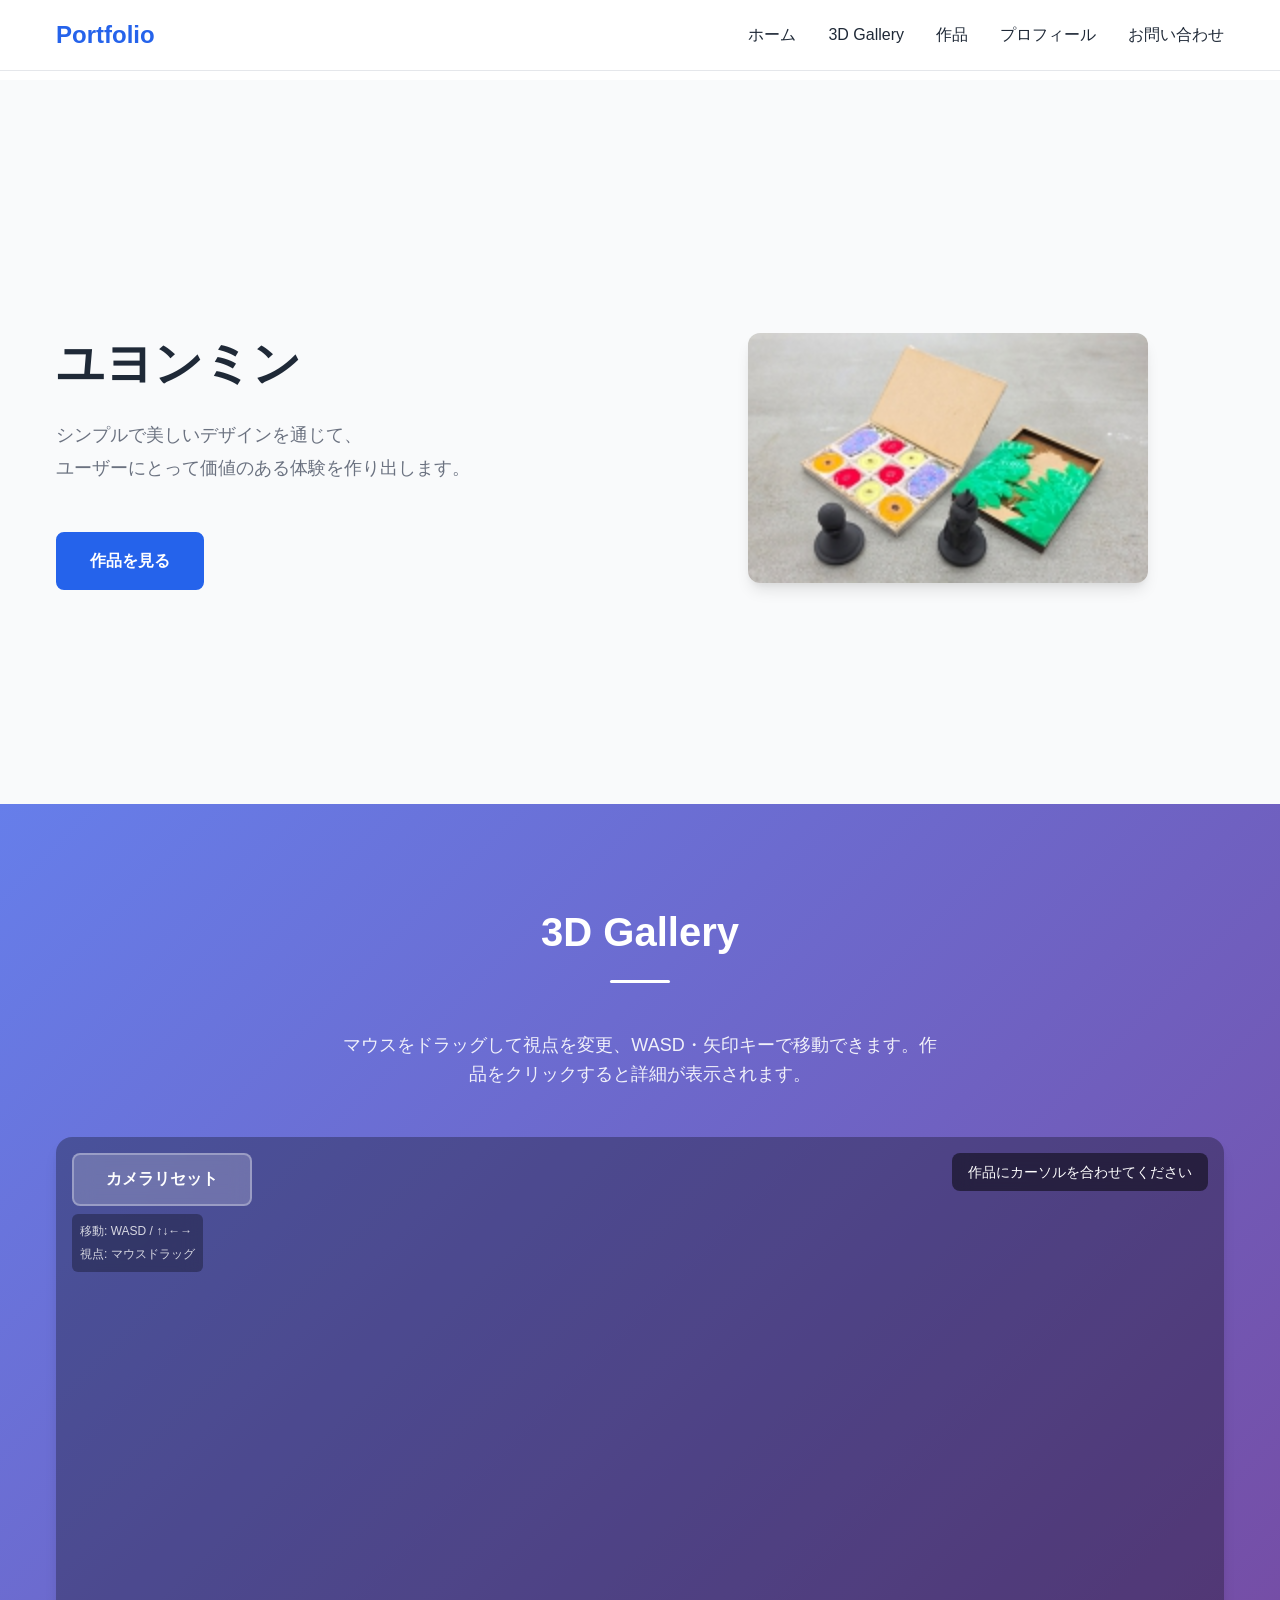
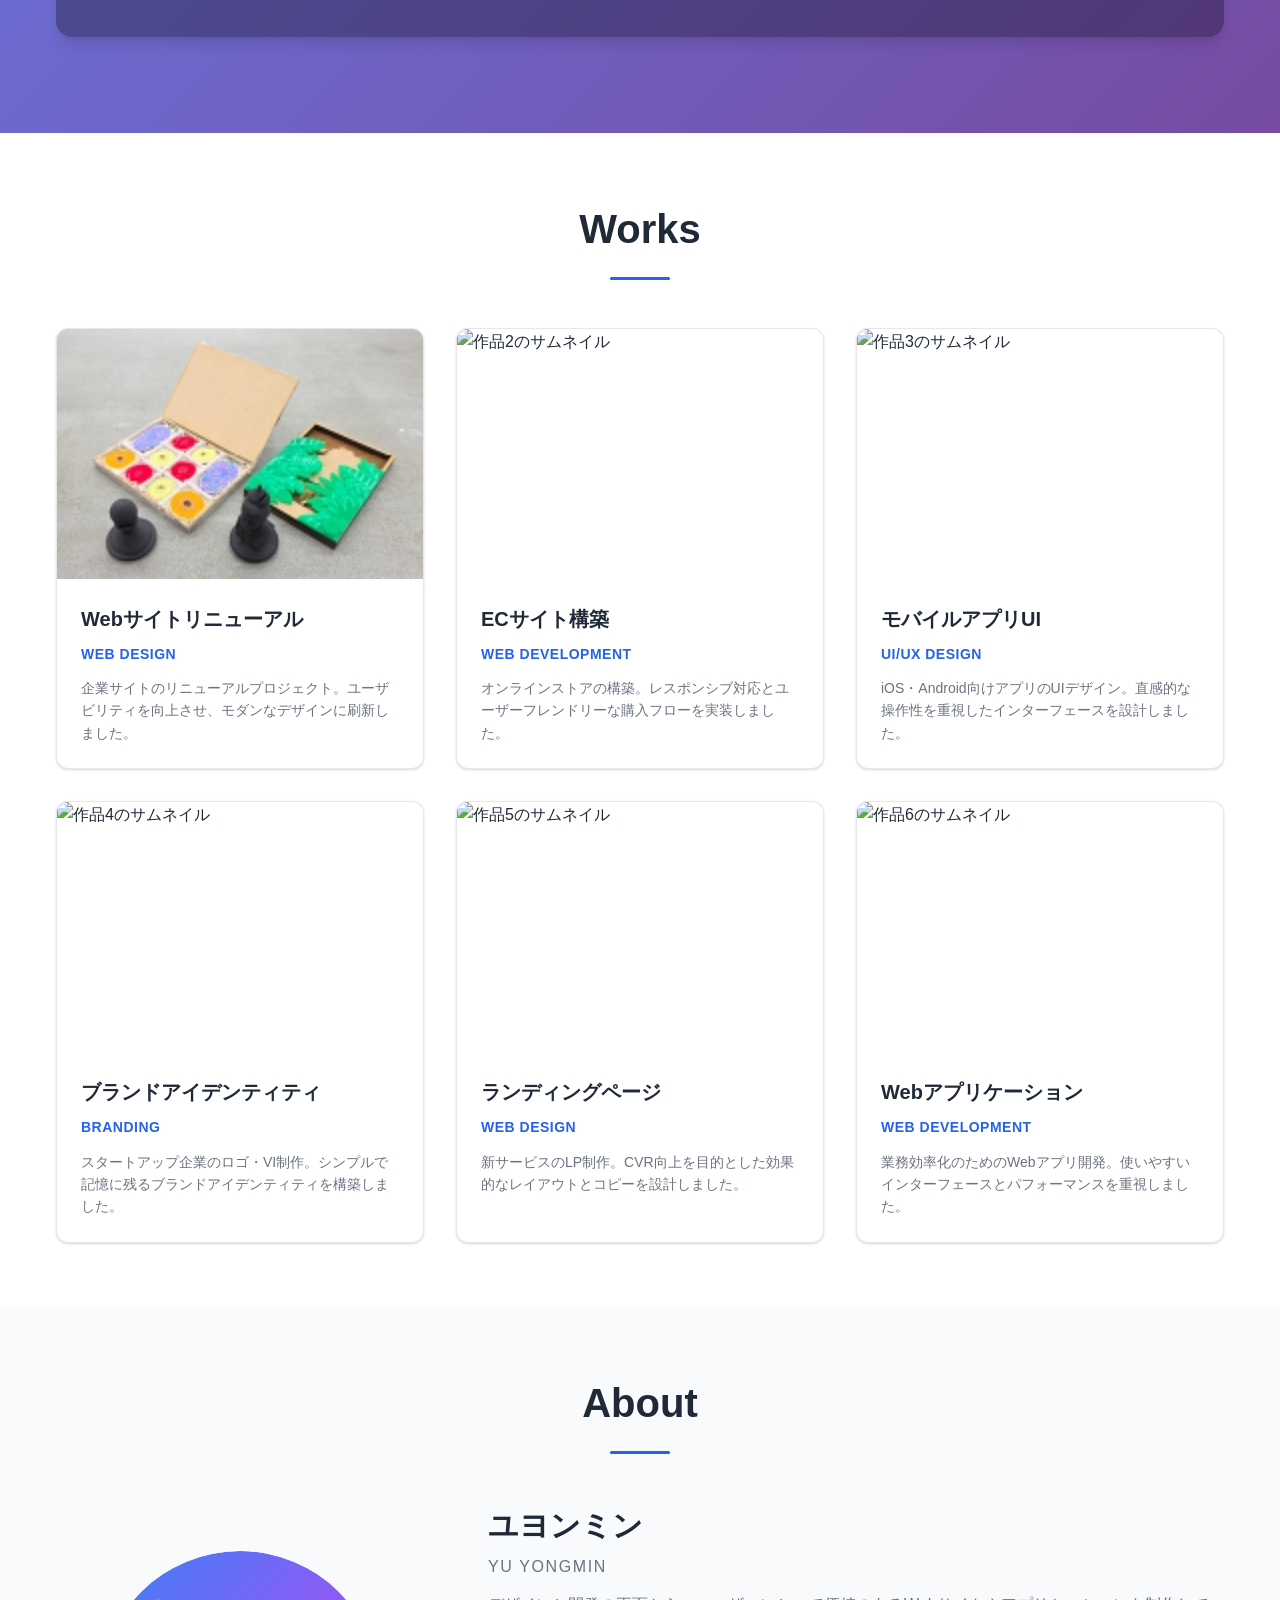
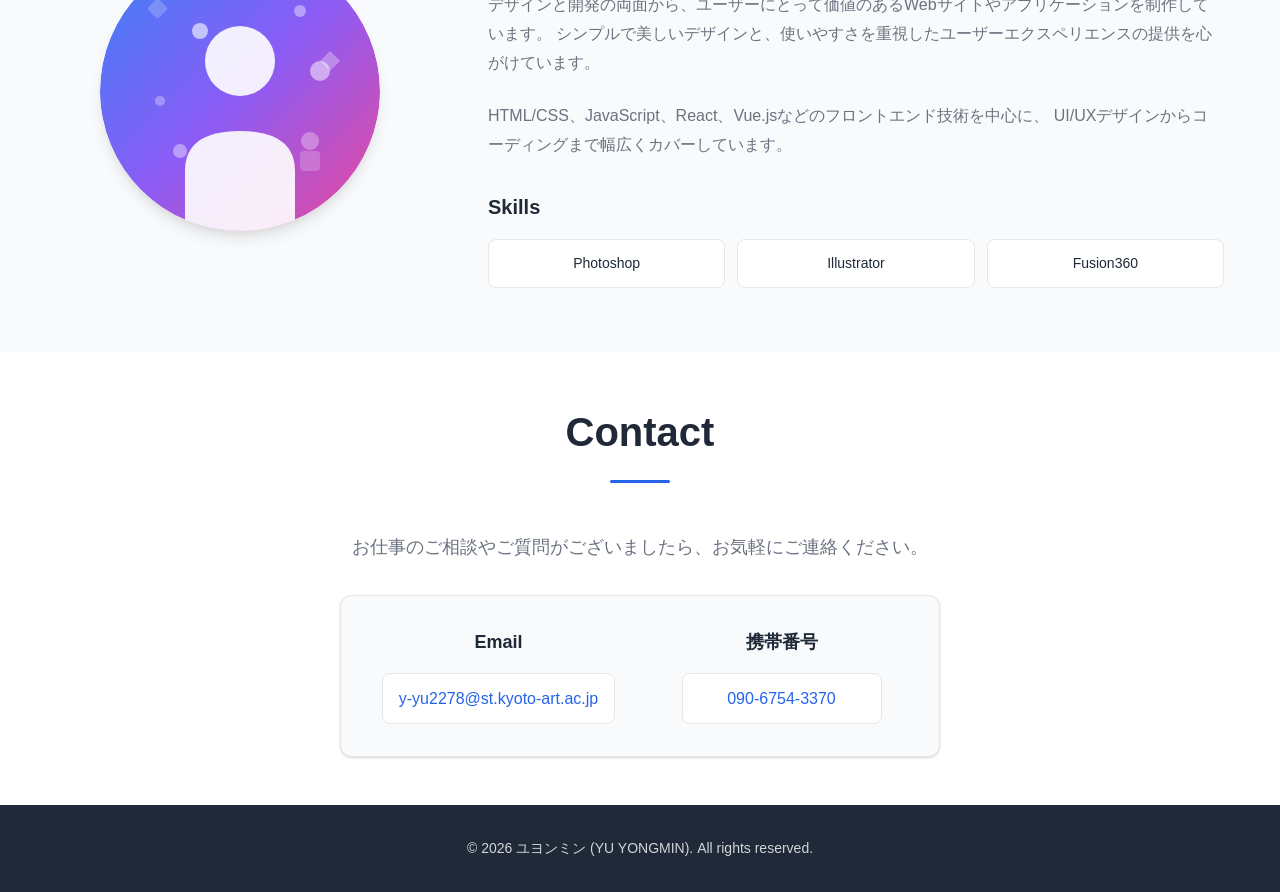
==== 最終課題/index.html @ 89ec14a5 "Add complete portfolio website with 3D gallery - Complete HTML/CSS portfolio site with hero, works, " ====
<!DOCTYPE html>
<html lang="ja">
<head>
    <meta charset="UTF-8">
    <meta name="viewport" content="width=device-width, initial-scale=1.0">
    <title>Portfolio | あなたの名前</title>
    <meta name="description" content="作品ポートフォリオサイト">
    <link rel="stylesheet" href="styles/style.css">
</head>
<body>
    <!-- ヘッダーナビゲーション -->
    <header>
        <nav class="nav">
            <div class="nav-container">
                <div class="nav-logo">
                    <a href="#home">Portfolio</a>
                </div>
                <ul class="nav-menu" id="nav-menu">
                    <li class="nav-item">
                        <a href="#home" class="nav-link">ホーム</a>
                    </li>
                    <li class="nav-item">
                        <a href="#3d-gallery" class="nav-link">3D Gallery</a>
                    </li>
                    <li class="nav-item">
                        <a href="#works" class="nav-link">作品</a>
                    </li>
                    <li class="nav-item">
                        <a href="#about" class="nav-link">プロフィール</a>
                    </li>
                    <li class="nav-item">
                        <a href="#contact" class="nav-link">お問い合わせ</a>
                    </li>
                </ul>
                <div class="nav-toggle" id="nav-toggle">
                    <span class="bar"></span>
                    <span class="bar"></span>
                    <span class="bar"></span>
                </div>
            </div>
        </nav>
    </header>

    <!-- メインコンテンツ -->
    <main>
        <!-- ホームセクション -->
        <section id="home" class="section hero">
            <div class="container">
                <div class="hero-wrapper">
                    <div class="hero-content">
                        <h1 class="hero-title">ユヨンミン</h1>
                        <p class="hero-description">
                            シンプルで美しいデザインを通じて、<br>
                            ユーザーにとって価値のある体験を作り出します。
                        </p>
                        <a href="#works" class="btn btn-primary">作品を見る</a>
                    </div>
                    <div class="hero-image">
                        <img src="images/サムネイル.jpg" alt="作品サムネイル" loading="lazy">
                    </div>
                </div>
            </div>
        </section>

        <!-- 3Dギャラリーセクション -->
        <section id="3d-gallery" class="section gallery-3d">
            <div class="container">
                <h2 class="section-title">3D Gallery</h2>
                <p class="gallery-description">
                    マウスをドラッグして視点を変更、WASD・矢印キーで移動できます。作品をクリックすると詳細が表示されます。
                </p>
                <div class="gallery-3d-container">
                    <canvas id="gallery-canvas"></canvas>
                    <div class="gallery-controls">
                        <div class="control-buttons">
                            <button id="reset-camera" class="btn btn-secondary">カメラリセット</button>
                            <div class="keyboard-help">
                                <span>移動: WASD / ↑↓←→</span>
                                <span>視点: マウスドラッグ</span>
                            </div>
                        </div>
                        <div class="gallery-info">
                            <span id="work-info">作品にカーソルを合わせてください</span>
                        </div>
                    </div>
                </div>
            </div>
        </section>

        <!-- 作品セクション -->
        <section id="works" class="section works">
            <div class="container">
                <h2 class="section-title">Works</h2>
                <div class="works-grid">
                    <!-- 作品カード1 -->
                    <article class="work-card">
                        <div class="work-image">
                            <img src="images/サムネイル.jpg" alt="作品1のサムネイル" loading="lazy">
                            <div class="work-overlay">
                                <a href="work-detail.html?id=1" class="work-link">詳細を見る</a>
                            </div>
                        </div>
                        <div class="work-info">
                            <h3 class="work-title">Webサイトリニューアル</h3>
                            <p class="work-category">Web Design</p>
                            <p class="work-description">
                                企業サイトのリニューアルプロジェクト。ユーザビリティを向上させ、モダンなデザインに刷新しました。
                            </p>
                        </div>
                    </article>

                    <!-- 作品カード2 -->
                    <article class="work-card">
                        <div class="work-image">
                            <img src="images/サムネイル.pdf" alt="作品2のサムネイル" loading="lazy">
                            <div class="work-overlay">
                                <a href="work-detail.html?id=2" class="work-link">詳細を見る</a>
                            </div>
                        </div>
                        <div class="work-info">
                            <h3 class="work-title">ECサイト構築</h3>
                            <p class="work-category">Web Development</p>
                            <p class="work-description">
                                オンラインストアの構築。レスポンシブ対応とユーザーフレンドリーな購入フローを実装しました。
                            </p>
                        </div>
                    </article>

                    <!-- 作品カード3 -->
                    <article class="work-card">
                        <div class="work-image">
                            <img src="images/サムネイル.pdf" alt="作品3のサムネイル" loading="lazy">
                            <div class="work-overlay">
                                <a href="work-detail.html?id=3" class="work-link">詳細を見る</a>
                            </div>
                        </div>
                        <div class="work-info">
                            <h3 class="work-title">モバイルアプリUI</h3>
                            <p class="work-category">UI/UX Design</p>
                            <p class="work-description">
                                iOS・Android向けアプリのUIデザイン。直感的な操作性を重視したインターフェースを設計しました。
                            </p>
                        </div>
                    </article>

                    <!-- 作品カード4 -->
                    <article class="work-card">
                        <div class="work-image">
                            <img src="images/サムネイル.pdf" alt="作品4のサムネイル" loading="lazy">
                            <div class="work-overlay">
                                <a href="work-detail.html?id=4" class="work-link">詳細を見る</a>
                            </div>
                        </div>
                        <div class="work-info">
                            <h3 class="work-title">ブランドアイデンティティ</h3>
                            <p class="work-category">Branding</p>
                            <p class="work-description">
                                スタートアップ企業のロゴ・VI制作。シンプルで記憶に残るブランドアイデンティティを構築しました。
                            </p>
                        </div>
                    </article>

                    <!-- 作品カード5 -->
                    <article class="work-card">
                        <div class="work-image">
                            <img src="images/サムネイル.pdf" alt="作品5のサムネイル" loading="lazy">
                            <div class="work-overlay">
                                <a href="work-detail.html?id=5" class="work-link">詳細を見る</a>
                            </div>
                        </div>
                        <div class="work-info">
                            <h3 class="work-title">ランディングページ</h3>
                            <p class="work-category">Web Design</p>
                            <p class="work-description">
                                新サービスのLP制作。CVR向上を目的とした効果的なレイアウトとコピーを設計しました。
                            </p>
                        </div>
                    </article>

                    <!-- 作品カード6 -->
                    <article class="work-card">
                        <div class="work-image">
                            <img src="images/サムネイル.pdf" alt="作品6のサムネイル" loading="lazy">
                            <div class="work-overlay">
                                <a href="work-detail.html?id=6" class="work-link">詳細を見る</a>
                            </div>
                        </div>
                        <div class="work-info">
                            <h3 class="work-title">Webアプリケーション</h3>
                            <p class="work-category">Web Development</p>
                            <p class="work-description">
                                業務効率化のためのWebアプリ開発。使いやすいインターフェースとパフォーマンスを重視しました。
                            </p>
                        </div>
                    </article>
                </div>
            </div>
        </section>

        <!-- プロフィールセクション -->
        <section id="about" class="section about">
            <div class="container">
                <h2 class="section-title">About</h2>
                <div class="about-content">
                    <div class="about-image">
                        <img src="images/profile.svg" alt="プロフィール画像" loading="lazy">
                    </div>
                    <div class="about-text">
                        <h3 class="about-name">ユヨンミン</h3>
                        <p class="about-name-en">YU YONGMIN</p>
                        <p class="about-description">
                            デザインと開発の両面から、ユーザーにとって価値のあるWebサイトやアプリケーションを制作しています。
                            シンプルで美しいデザインと、使いやすさを重視したユーザーエクスペリエンスの提供を心がけています。
                        </p>
                        <p class="about-description">
                            HTML/CSS、JavaScript、React、Vue.jsなどのフロントエンド技術を中心に、
                            UI/UXデザインからコーディングまで幅広くカバーしています。
                        </p>
                        
                        <!-- スキル -->
                        <div class="skills">
                            <h4 class="skills-title">Skills</h4>
                            <ul class="skills-list">
                                <li class="skill-item">Photoshop</li>
                                <li class="skill-item">Illustrator</li>
                                <li class="skill-item">Fusion360</li>
                            </ul>
                        </div>
                    </div>
                </div>
            </div>
        </section>

        <!-- お問い合わせセクション -->
        <section id="contact" class="section contact">
            <div class="container">
                <h2 class="section-title">Contact</h2>
                <div class="contact-simple">
                    <p class="contact-description">
                        お仕事のご相談やご質問がございましたら、お気軽にご連絡ください。
                    </p>
                    <div class="contact-info-center">
                        <div class="contact-method-simple">
                            <h3>Email</h3>
                            <p><a href="mailto:y-yu2278@st.kyoto-art.ac.jp">y-yu2278@st.kyoto-art.ac.jp</a></p>
                        </div>
                        <div class="contact-method-simple">
                            <h3>携帯番号</h3>
                            <p><a href="tel:090-6754-3370">090-6754-3370</a></p>
                        </div>
                    </div>
                </div>
            </div>
        </section>
    </main>

    <!-- フッター -->
    <footer class="footer">
        <div class="container">
            <p class="footer-text">&copy; 2026 ユヨンミン (YU YONGMIN). All rights reserved.</p>
        </div>
    </footer>

    <!-- Three.js ライブラリ -->
    <script src="https://cdnjs.cloudflare.com/ajax/libs/three.js/r128/three.min.js"></script>
    
    <!-- JavaScript -->
    <script src="js/main.js"></script>
    <script src="js/3d-gallery.js"></script>
</body>
</html>
---- 最終課題/styles/style.css ----
/* リセットCSS */
* {
    margin: 0;
    padding: 0;
    box-sizing: border-box;
}

/* ベーススタイル */
:root {
    --primary-color: #2563eb;
    --primary-hover: #1d4ed8;
    --text-primary: #1f2937;
    --text-secondary: #6b7280;
    --text-light: #9ca3af;
    --border-color: #e5e7eb;
    --bg-white: #ffffff;
    --bg-light: #f9fafb;
    --shadow: 0 1px 3px 0 rgba(0, 0, 0, 0.1), 0 1px 2px 0 rgba(0, 0, 0, 0.06);
    --shadow-lg: 0 10px 15px -3px rgba(0, 0, 0, 0.1), 0 4px 6px -2px rgba(0, 0, 0, 0.05);
    --transition: all 0.3s cubic-bezier(0.4, 0, 0.2, 1);
    --max-width: 1200px;
    --container-padding: 1rem;
}

html {
    scroll-behavior: smooth;
    scroll-padding-top: 80px;
}

body {
    font-family: -apple-system, BlinkMacSystemFont, 'Segoe UI', Roboto, 'Helvetica Neue', Arial, sans-serif;
    line-height: 1.6;
    color: var(--text-primary);
    background-color: var(--bg-white);
    font-size: 16px;
}

/* コンテナ */
.container {
    max-width: var(--max-width);
    margin: 0 auto;
    padding: 0 var(--container-padding);
}

.section {
    padding: 4rem 0;
}

.section-title {
    font-size: 2.5rem;
    font-weight: 700;
    text-align: center;
    margin-bottom: 3rem;
    color: var(--text-primary);
    position: relative;
}

.section-title::after {
    content: '';
    display: block;
    width: 60px;
    height: 3px;
    background-color: var(--primary-color);
    margin: 1rem auto 0;
    border-radius: 2px;
}

/* ヘッダー・ナビゲーション */
header {
    position: fixed;
    top: 0;
    width: 100%;
    background-color: rgba(255, 255, 255, 0.95);
    backdrop-filter: blur(10px);
    z-index: 1000;
    border-bottom: 1px solid var(--border-color);
}

.nav {
    padding: 1rem 0;
}

.nav-container {
    max-width: var(--max-width);
    margin: 0 auto;
    padding: 0 var(--container-padding);
    display: flex;
    justify-content: space-between;
    align-items: center;
}

.nav-logo a {
    font-size: 1.5rem;
    font-weight: 700;
    color: var(--primary-color);
    text-decoration: none;
    transition: var(--transition);
}

.nav-logo a:hover {
    color: var(--primary-hover);
}

.nav-menu {
    display: flex;
    list-style: none;
    gap: 2rem;
}

.nav-link {
    color: var(--text-primary);
    text-decoration: none;
    font-weight: 500;
    transition: var(--transition);
    position: relative;
}

.nav-link:hover {
    color: var(--primary-color);
}

.nav-link::after {
    content: '';
    position: absolute;
    bottom: -5px;
    left: 0;
    width: 0;
    height: 2px;
    background-color: var(--primary-color);
    transition: var(--transition);
}

.nav-link:hover::after {
    width: 100%;
}

/* ハンバーガーメニュー */
.nav-toggle {
    display: none;
    flex-direction: column;
    cursor: pointer;
    padding: 5px;
}

.bar {
    width: 25px;
    height: 3px;
    background-color: var(--text-primary);
    margin: 2px 0;
    transition: var(--transition);
    border-radius: 2px;
}

/* ヒーローセクション */
.hero {
    background-color: var(--bg-light);
    padding: 8rem 0 6rem;
    margin-top: 80px;
}

.hero-wrapper {
    display: grid;
    grid-template-columns: 1fr 1fr;
    gap: 4rem;
    align-items: center;
    min-height: 500px;
}

.hero-content {
    text-align: left;
}

.hero-image {
    display: flex;
    justify-content: center;
    align-items: center;
}

.hero-image img {
    width: 100%;
    max-width: 400px;
    height: auto;
    border-radius: 12px;
    box-shadow: var(--shadow-lg);
    transition: var(--transition);
}

.hero-image img:hover {
    transform: scale(1.05);
    box-shadow: 0 20px 25px -5px rgba(0, 0, 0, 0.1), 0 10px 10px -5px rgba(0, 0, 0, 0.04);
}

.hero-title {
    font-size: 3rem;
    font-weight: 700;
    margin-bottom: 1rem;
    color: var(--text-primary);
}

.hero-subtitle {
    font-size: 1.5rem;
    color: var(--primary-color);
    margin-bottom: 2rem;
    font-weight: 600;
}

.hero-description {
    font-size: 1.125rem;
    color: var(--text-secondary);
    margin-bottom: 3rem;
    line-height: 1.8;
}

/* ボタン */
.btn {
    display: inline-block;
    padding: 0.875rem 2rem;
    border-radius: 8px;
    text-decoration: none;
    font-weight: 600;
    font-size: 1rem;
    transition: var(--transition);
    border: 2px solid transparent;
    cursor: pointer;
    text-align: center;
}

.btn-primary {
    background-color: var(--primary-color);
    color: white;
    border-color: var(--primary-color);
}

.btn-primary:hover {
    background-color: var(--primary-hover);
    border-color: var(--primary-hover);
    transform: translateY(-2px);
    box-shadow: var(--shadow-lg);
}

/* 3Dギャラリーセクション */
.gallery-3d {
    background: linear-gradient(135deg, #667eea 0%, #764ba2 100%);
    color: white;
    padding: 6rem 0;
}

.gallery-3d .section-title {
    color: white;
}

.gallery-3d .section-title::after {
    background-color: white;
}

.gallery-description {
    text-align: center;
    font-size: 1.125rem;
    margin-bottom: 3rem;
    opacity: 0.9;
    max-width: 600px;
    margin-left: auto;
    margin-right: auto;
}

.gallery-3d-container {
    position: relative;
    background-color: rgba(0, 0, 0, 0.3);
    border-radius: 16px;
    overflow: hidden;
    box-shadow: var(--shadow-lg);
    min-height: 500px;
}

#gallery-canvas {
    width: 100%;
    height: 500px;
    display: block;
    cursor: grab;
}

#gallery-canvas:active {
    cursor: grabbing;
}

.gallery-controls {
    position: absolute;
    top: 1rem;
    left: 1rem;
    right: 1rem;
    display: flex;
    justify-content: space-between;
    align-items: flex-start;
    pointer-events: none;
}

.control-buttons {
    display: flex;
    flex-direction: column;
    gap: 0.5rem;
    align-items: flex-start;
}

.keyboard-help {
    display: flex;
    flex-direction: column;
    gap: 0.25rem;
    font-size: 0.75rem;
    color: rgba(255, 255, 255, 0.8);
    background-color: rgba(0, 0, 0, 0.3);
    padding: 0.5rem;
    border-radius: 6px;
    backdrop-filter: blur(10px);
}

.keyboard-help span {
    white-space: nowrap;
}

.gallery-controls > * {
    pointer-events: auto;
}

.btn-secondary {
    background-color: rgba(255, 255, 255, 0.2);
    color: white;
    border: 2px solid rgba(255, 255, 255, 0.3);
    backdrop-filter: blur(10px);
}

.btn-secondary:hover {
    background-color: rgba(255, 255, 255, 0.3);
    border-color: rgba(255, 255, 255, 0.5);
}

.gallery-info {
    background-color: rgba(0, 0, 0, 0.5);
    color: white;
    padding: 0.5rem 1rem;
    border-radius: 8px;
    backdrop-filter: blur(10px);
    font-size: 0.875rem;
}

/* 作品セクション */
.works {
    background-color: var(--bg-white);
}

.works-grid {
    display: grid;
    grid-template-columns: repeat(auto-fit, minmax(350px, 1fr));
    gap: 2rem;
}

.work-card {
    background-color: var(--bg-white);
    border-radius: 12px;
    overflow: hidden;
    transition: var(--transition);
    box-shadow: var(--shadow);
    border: 1px solid var(--border-color);
}

.work-card:hover {
    transform: translateY(-8px);
    box-shadow: var(--shadow-lg);
}

.work-image {
    position: relative;
    width: 100%;
    height: 250px;
    overflow: hidden;
}

.work-image img {
    width: 100%;
    height: 100%;
    object-fit: cover;
    transition: var(--transition);
}

.work-overlay {
    position: absolute;
    top: 0;
    left: 0;
    width: 100%;
    height: 100%;
    background-color: rgba(37, 99, 235, 0.9);
    display: flex;
    align-items: center;
    justify-content: center;
    opacity: 0;
    transition: var(--transition);
}

.work-card:hover .work-overlay {
    opacity: 1;
}

.work-card:hover .work-image img {
    transform: scale(1.1);
}

.work-link {
    color: white;
    text-decoration: none;
    font-weight: 600;
    font-size: 1.125rem;
    padding: 0.75rem 1.5rem;
    border: 2px solid white;
    border-radius: 8px;
    transition: var(--transition);
}

.work-link:hover {
    background-color: white;
    color: var(--primary-color);
}

.work-info {
    padding: 1.5rem;
}

.work-title {
    font-size: 1.25rem;
    font-weight: 600;
    margin-bottom: 0.5rem;
    color: var(--text-primary);
}

.work-category {
    color: var(--primary-color);
    font-size: 0.875rem;
    font-weight: 600;
    margin-bottom: 0.75rem;
    text-transform: uppercase;
    letter-spacing: 0.5px;
}

.work-description {
    color: var(--text-secondary);
    line-height: 1.6;
    font-size: 0.875rem;
}

/* プロフィールセクション */
.about {
    background-color: var(--bg-light);
}

.about-content {
    display: grid;
    grid-template-columns: 1fr 2fr;
    gap: 4rem;
    align-items: center;
}

.about-image {
    text-align: center;
}

.about-image img {
    width: 280px;
    height: 280px;
    border-radius: 50%;
    object-fit: cover;
    box-shadow: var(--shadow-lg);
}

.about-name {
    font-size: 1.875rem;
    font-weight: 700;
    margin-bottom: 0.25rem;
    color: var(--text-primary);
}

.about-name-en {
    font-size: 1rem;
    font-weight: 400;
    color: var(--text-secondary);
    margin-bottom: 0.75rem;
    letter-spacing: 0.1em;
    text-transform: uppercase;
}

.about-role {
    color: var(--primary-color);
    font-size: 1.125rem;
    font-weight: 600;
    margin-bottom: 1.5rem;
}

.about-description {
    color: var(--text-secondary);
    margin-bottom: 1.5rem;
    line-height: 1.8;
}

.skills {
    margin-top: 2rem;
}

.skills-title {
    font-size: 1.25rem;
    font-weight: 600;
    margin-bottom: 1rem;
    color: var(--text-primary);
}

.skills-list {
    display: grid;
    grid-template-columns: repeat(auto-fit, minmax(120px, 1fr));
    gap: 0.75rem;
    list-style: none;
}

.skill-item {
    background-color: var(--bg-white);
    padding: 0.75rem 1rem;
    border-radius: 8px;
    text-align: center;
    font-size: 0.875rem;
    font-weight: 500;
    color: var(--text-primary);
    border: 1px solid var(--border-color);
    transition: var(--transition);
}

.skill-item:hover {
    background-color: var(--primary-color);
    color: white;
    border-color: var(--primary-color);
}

/* お問い合わせセクション */
.contact {
    background-color: var(--bg-white);
    padding: 3rem 0; /* セクション全体を小さく */
}

.contact-simple {
    text-align: center;
    max-width: 600px;
    margin: 0 auto;
}

.contact-description {
    font-size: 1.125rem;
    color: var(--text-secondary);
    margin-bottom: 2rem;
    line-height: 1.8;
}

.contact-info-center {
    background-color: var(--bg-light);
    padding: 2rem;
    border-radius: 12px;
    border: 1px solid var(--border-color);
    box-shadow: var(--shadow);
    display: grid;
    grid-template-columns: 1fr 1fr;
    gap: 2rem;
}

.contact-method-simple {
    text-align: center;
}

.contact-method-simple h3 {
    font-size: 1.125rem;
    font-weight: 600;
    margin-bottom: 1rem;
    color: var(--text-primary);
}

.contact-method-simple p {
    margin: 0;
}

.contact-method-simple a {
    color: var(--primary-color);
    text-decoration: none;
    font-size: 1rem;
    font-weight: 500;
    transition: var(--transition);
    padding: 0.75rem 1rem;
    border-radius: 8px;
    display: inline-block;
    background-color: var(--bg-white);
    border: 1px solid var(--border-color);
    min-width: 200px;
}

.contact-method-simple a:hover {
    color: var(--primary-hover);
    background-color: var(--primary-color);
    color: white;
    transform: translateY(-2px);
    box-shadow: var(--shadow);
}

.social-links {
    display: flex;
    gap: 1rem;
}

.social-links a {
    padding: 0.5rem 1rem;
    background-color: var(--bg-light);
    border-radius: 6px;
    text-decoration: none;
    color: var(--text-primary);
    font-size: 0.875rem;
    font-weight: 500;
    transition: var(--transition);
}

.social-links a:hover {
    background-color: var(--primary-color);
    color: white;
}

/* フォーム */
.contact-form {
    background-color: var(--bg-light);
    padding: 2rem;
    border-radius: 12px;
    border: 1px solid var(--border-color);
}

.form-group {
    margin-bottom: 1.5rem;
}

.form-group label {
    display: block;
    margin-bottom: 0.5rem;
    font-weight: 600;
    color: var(--text-primary);
}

.required {
    color: #ef4444;
}

.form-group input,
.form-group textarea {
    width: 100%;
    padding: 0.875rem;
    border: 1px solid var(--border-color);
    border-radius: 8px;
    font-size: 1rem;
    background-color: var(--bg-white);
    transition: var(--transition);
}

.form-group input:focus,
.form-group textarea:focus {
    outline: none;
    border-color: var(--primary-color);
    box-shadow: 0 0 0 3px rgba(37, 99, 235, 0.1);
}

.form-group textarea {
    resize: vertical;
    min-height: 120px;
}

.form-note {
    margin-top: 1rem;
    font-size: 0.875rem;
    color: var(--text-secondary);
    line-height: 1.5;
    text-align: center;
}

/* フォーム送信状態 */
.form-status {
    padding: 1rem;
    border-radius: 8px;
    margin-top: 1rem;
    font-weight: 500;
}

.form-status.success {
    background-color: #dcfce7;
    color: #166534;
    border: 1px solid #bbf7d0;
}

.form-status.error {
    background-color: #fef2f2;
    color: #dc2626;
    border: 1px solid #fecaca;
}

.btn-loading {
    display: none;
}

.btn.loading .btn-text {
    display: none;
}

.btn.loading .btn-loading {
    display: inline;
}

.btn.loading {
    opacity: 0.7;
    cursor: not-allowed;
}

/* フッター */
.footer {
    background-color: var(--text-primary);
    color: white;
    padding: 2rem 0;
    text-align: center;
}

.footer-text {
    font-size: 0.875rem;
    opacity: 0.8;
}

/* レスポンシブデザイン */
/* タブレット */
@media (max-width: 768px) {
    :root {
        --container-padding: 1rem;
    }

    .nav-menu {
        position: fixed;
        top: 80px;
        left: -100%;
        width: 100%;
        height: calc(100vh - 80px);
        background-color: var(--bg-white);
        flex-direction: column;
        justify-content: flex-start;
        align-items: center;
        padding-top: 2rem;
        gap: 1rem;
        transition: var(--transition);
        border-top: 1px solid var(--border-color);
    }

    .nav-menu.active {
        left: 0;
    }

    .nav-toggle {
        display: flex;
    }

    .nav-toggle.active .bar:nth-child(1) {
        transform: rotate(-45deg) translate(-5px, 6px);
    }

    .nav-toggle.active .bar:nth-child(2) {
        opacity: 0;
    }

    .nav-toggle.active .bar:nth-child(3) {
        transform: rotate(45deg) translate(-5px, -6px);
    }

    .hero-title {
        font-size: 2.25rem;
    }

    .hero-subtitle {
        font-size: 1.25rem;
    }

    .section-title {
        font-size: 2rem;
    }

    .works-grid {
        grid-template-columns: 1fr;
        gap: 1.5rem;
    }

    .about-content {
        grid-template-columns: 1fr;
        gap: 2rem;
        text-align: center;
    }

    .contact-simple {
        padding: 0 1rem;
    }
    
    .contact-info-center {
        padding: 1.5rem;
        grid-template-columns: 1fr;
        gap: 1.5rem;
    }
    
    .contact-method-simple a {
        min-width: auto;
        width: 100%;
    }

    /* 3D Gallery レスポンシブ */
    .gallery-3d {
        padding: 4rem 0;
    }
    
    #gallery-canvas {
        height: 350px;
    }
    
    .gallery-controls {
        flex-direction: column;
        gap: 1rem;
        align-items: flex-start;
    }
    
    .gallery-info {
        font-size: 0.75rem;
        padding: 0.375rem 0.75rem;
    }

    .skills-list {
        grid-template-columns: repeat(auto-fit, minmax(100px, 1fr));
    }

    .social-links {
        justify-content: center;
    }
}

/* スマートフォン */
@media (max-width: 480px) {
    :root {
        --container-padding: 0.75rem;
    }

    .section {
        padding: 3rem 0;
    }

    .hero {
        padding: 6rem 0 4rem;
    }

    .hero-wrapper {
        grid-template-columns: 1fr;
        gap: 2rem;
        text-align: center;
    }

    .hero-content {
        text-align: center;
        order: 2;
    }

    .hero-image {
        order: 1;
    }

    .hero-image img {
        max-width: 300px;
    }

    .hero-title {
        font-size: 2.25rem;
    }

    .hero-wrapper {
        gap: 1.5rem;
    }

    .hero-image img {
        max-width: 250px;
    }

    .hero-title {
        font-size: 1.875rem;
    }

    .hero-description {
        font-size: 1rem;
    }

    .section-title {
        font-size: 1.75rem;
    }

    .works-grid {
        grid-template-columns: 1fr;
        gap: 1rem;
    }

    .work-card {
        margin: 0 -0.75rem;
        border-radius: 0;
        border-left: none;
        border-right: none;
    }

    .about-image img {
        width: 200px;
        height: 200px;
    }

    .about-name {
        font-size: 1.5rem;
    }

    .skills-list {
        grid-template-columns: repeat(2, 1fr);
        gap: 0.5rem;
    }

    .skill-item {
        padding: 0.5rem;
        font-size: 0.75rem;
    }

    .contact-form {
        padding: 1.5rem;
        margin: 0 -0.75rem;
        border-radius: 0;
        border-left: none;
        border-right: none;
    }

    .social-links {
        flex-direction: column;
        align-items: center;
    }

    .btn {
        padding: 0.75rem 1.5rem;
        font-size: 0.875rem;
    }
}

/* 画像のプレースホルダー */
.work-image img[src$=".jpg"] {
    background-color: var(--bg-light);
    background-image: linear-gradient(45deg, #f3f4f6 25%, transparent 25%),
                      linear-gradient(-45deg, #f3f4f6 25%, transparent 25%),
                      linear-gradient(45deg, transparent 75%, #f3f4f6 75%),
                      linear-gradient(-45deg, transparent 75%, #f3f4f6 75%);
    background-size: 20px 20px;
    background-position: 0 0, 0 10px, 10px -10px, -10px 0px;
}

.about-image img[src$=".jpg"] {
    background-color: var(--bg-light);
    background-image: linear-gradient(45deg, #f3f4f6 25%, transparent 25%),
                      linear-gradient(-45deg, #f3f4f6 25%, transparent 25%),
                      linear-gradient(45deg, transparent 75%, #f3f4f6 75%),
                      linear-gradient(-45deg, transparent 75%, #f3f4f6 75%);
    background-size: 20px 20px;
    background-position: 0 0, 0 10px, 10px -10px, -10px 0px;
}

/* アニメーション */
@keyframes fadeInUp {
    from {
        opacity: 0;
        transform: translateY(30px);
    }
    to {
        opacity: 1;
        transform: translateY(0);
    }
}

.hero-content,
.work-card,
.about-content,
.contact-content {
    animation: fadeInUp 0.6s ease-out;
}

/* フォーカス表示 */
.nav-link:focus,
.btn:focus,
input:focus,
textarea:focus {
    outline: 2px solid var(--primary-color);
    outline-offset: 2px;
}

/* スクロールバーのスタイリング */
::-webkit-scrollbar {
    width: 8px;
}

::-webkit-scrollbar-track {
    background: var(--bg-light);
}

::-webkit-scrollbar-thumb {
    background: var(--text-light);
    border-radius: 4px;
}

::-webkit-scrollbar-thumb:hover {
    background: var(--text-secondary);
}
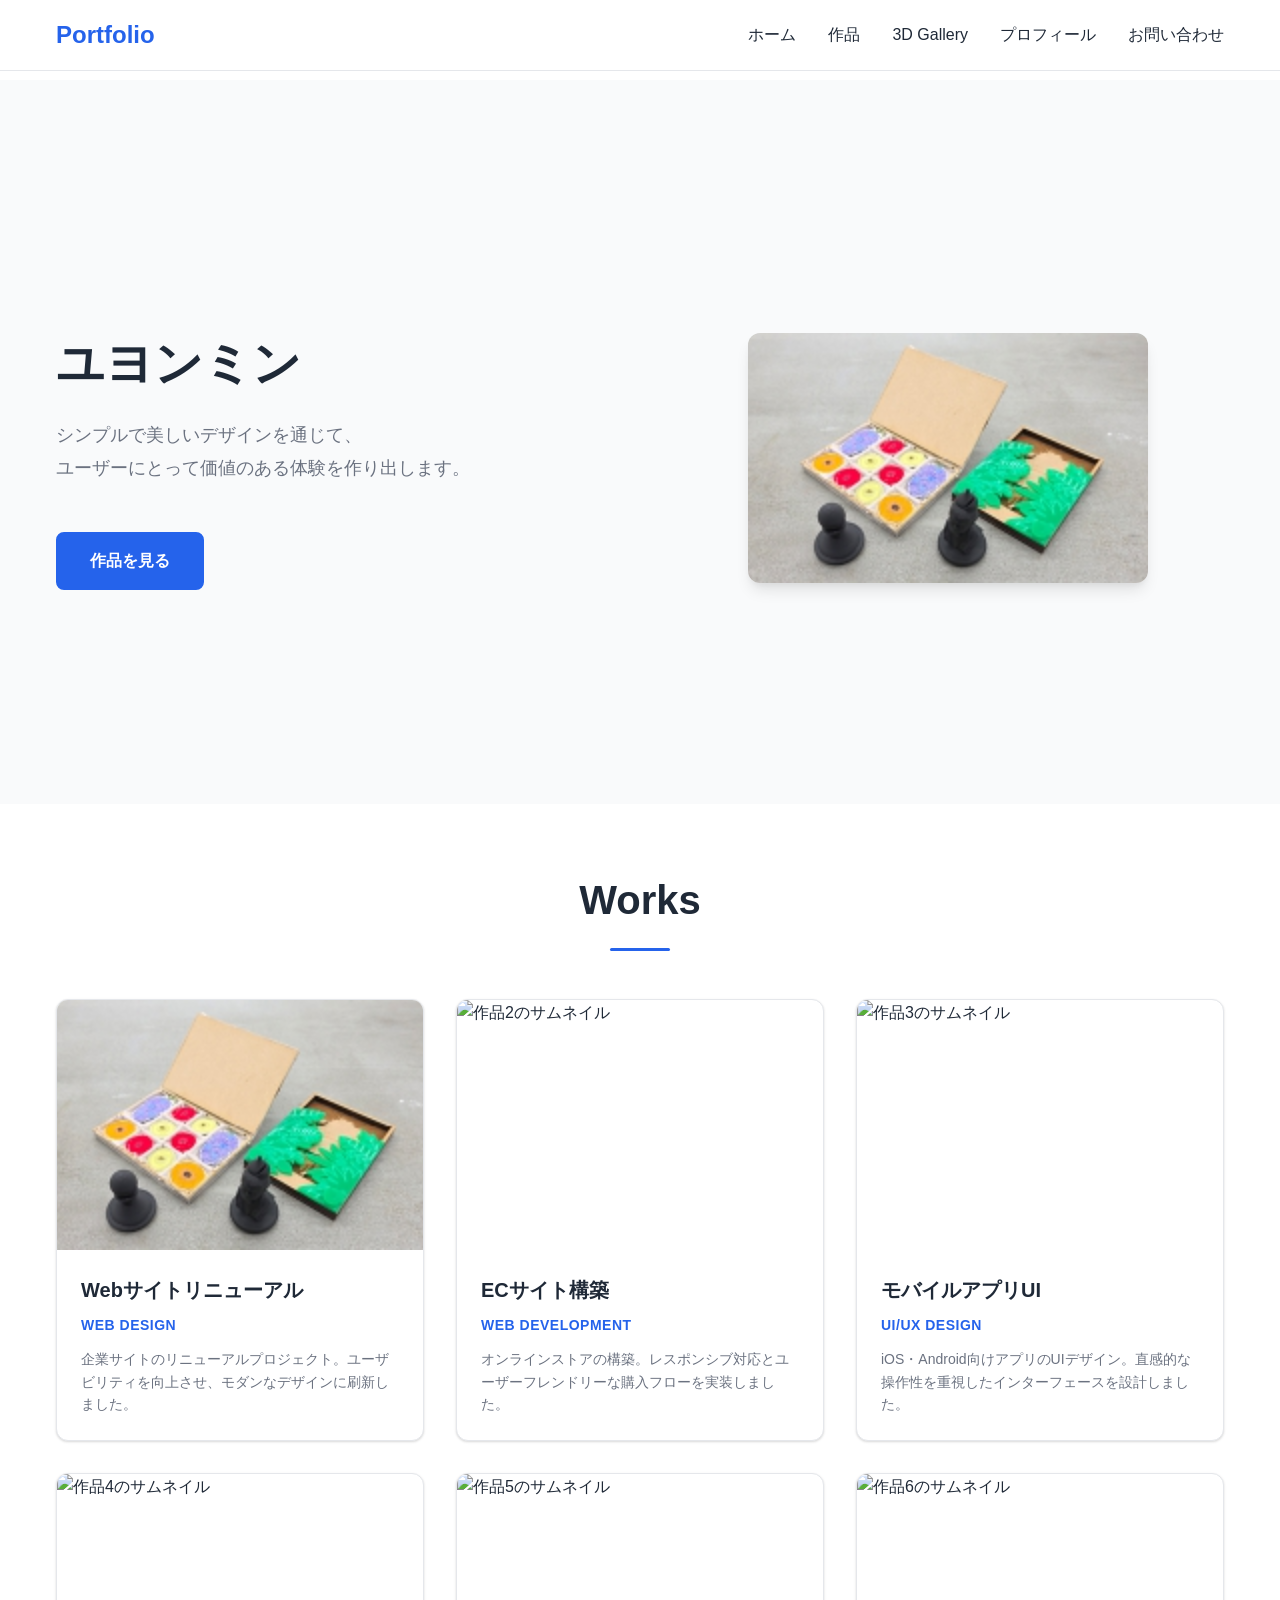
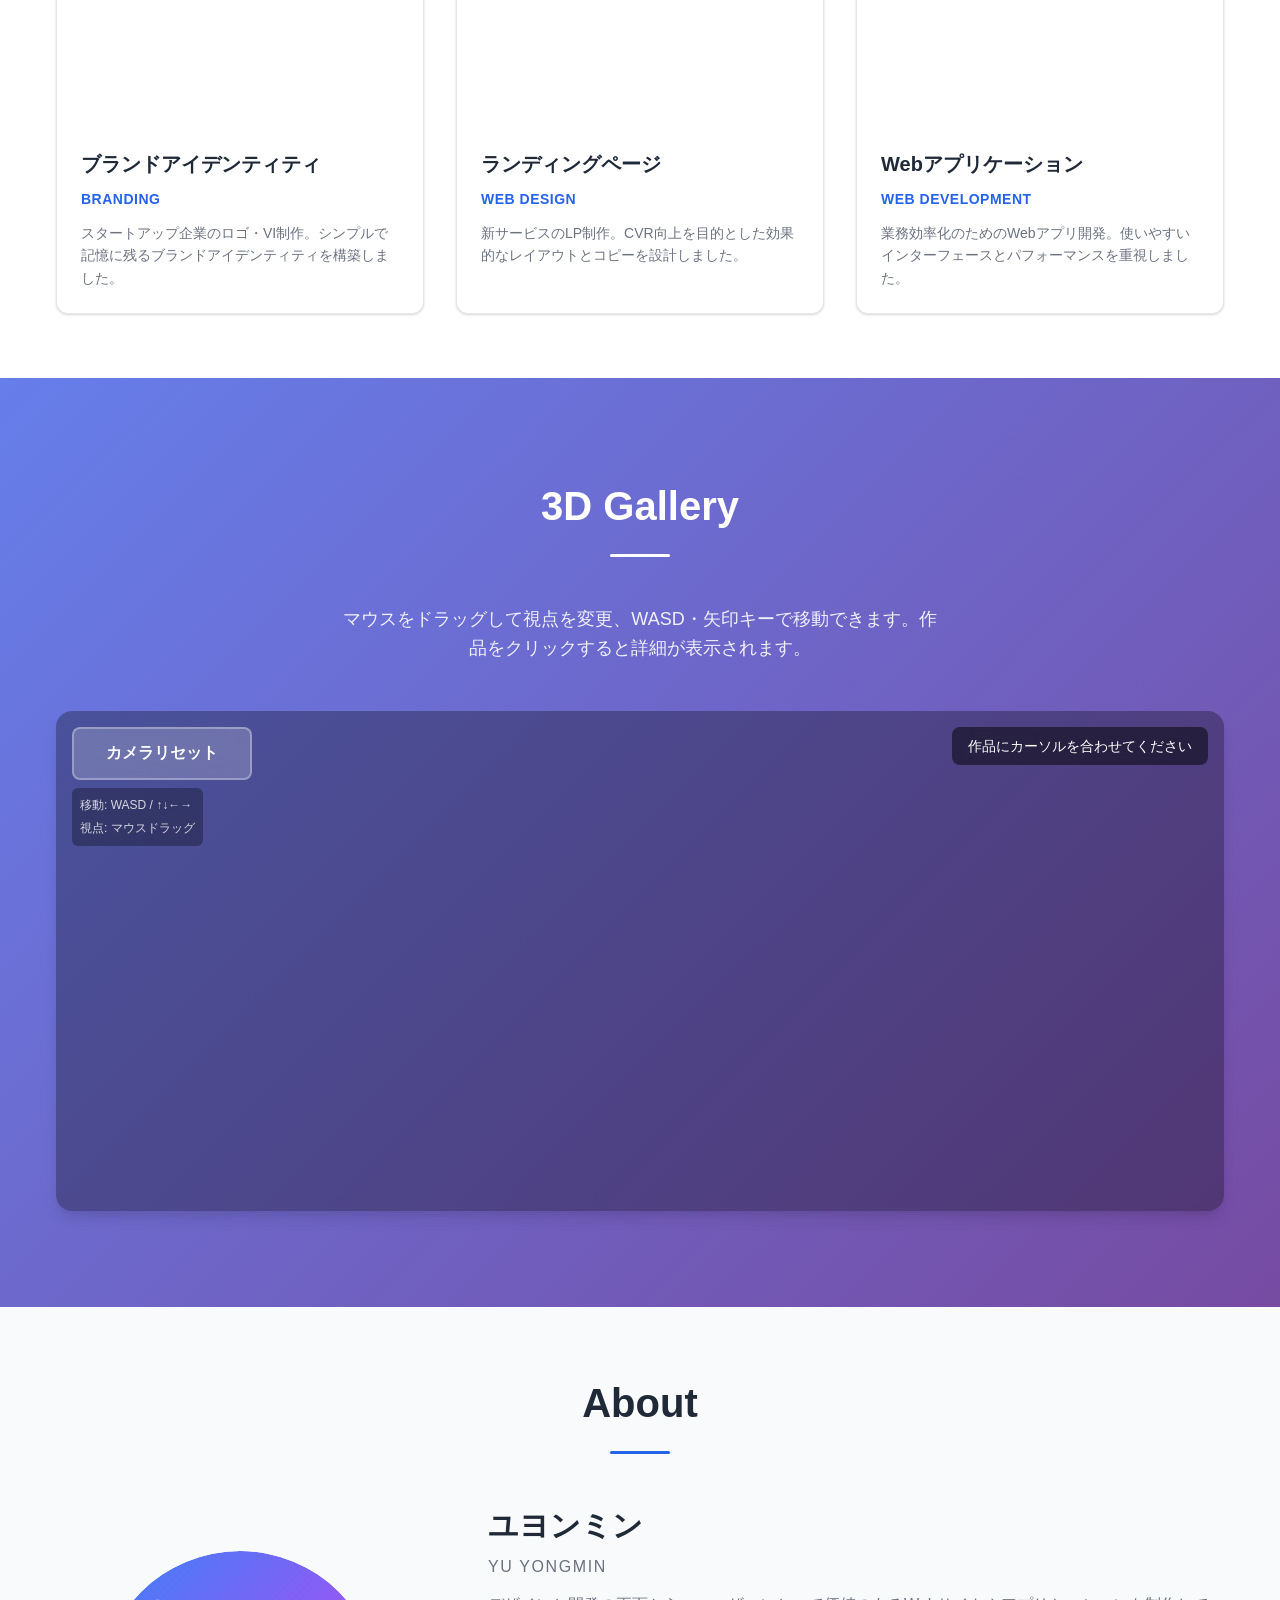
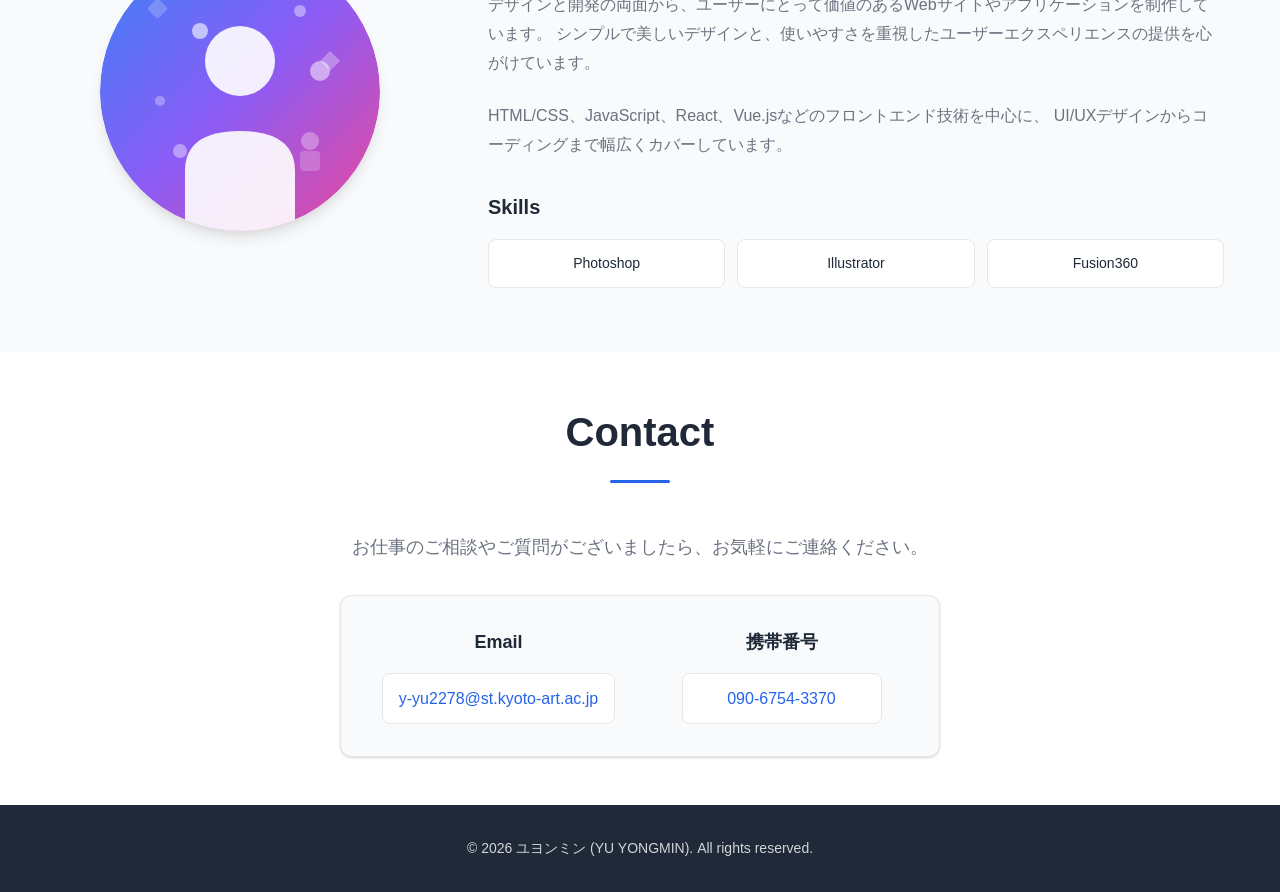
==== commit 7b83a40e: "Fix 3D Gallery navigation and improve smooth scrolling - Add comprehensive smooth scroll functionali" ====
--- a/最終課題/index.html
+++ b/最終課題/index.html
@@ -20,10 +20,10 @@
                         <a href="#home" class="nav-link">ホーム</a>
                     </li>
                     <li class="nav-item">
-                        <a href="#3d-gallery" class="nav-link">3D Gallery</a>
-                    </li>
-                    <li class="nav-item">
                         <a href="#works" class="nav-link">作品</a>
+                    </li>
+                    <li class="nav-item">
+                        <a href="#3d-gallery" class="nav-link" onclick="scrollToGallery(event)">3D Gallery</a>
                     </li>
                     <li class="nav-item">
                         <a href="#about" class="nav-link">プロフィール</a>
@@ -58,6 +58,116 @@
                     <div class="hero-image">
                         <img src="images/サムネイル.jpg" alt="作品サムネイル" loading="lazy">
                     </div>
+                </div>
+            </div>
+        </section>
+
+        <!-- 作品セクション -->
+        <section id="works" class="section works">
+            <div class="container">
+                <h2 class="section-title">Works</h2>
+                <div class="works-grid">
+                    <!-- 作品カード1 -->
+                    <article class="work-card">
+                        <div class="work-image">
+                            <img src="images/サムネイル.jpg" alt="作品1のサムネイル" loading="lazy">
+                            <div class="work-overlay">
+                                <a href="work-detail.html?id=1" class="work-link">詳細を見る</a>
+                            </div>
+                        </div>
+                        <div class="work-info">
+                            <h3 class="work-title">Webサイトリニューアル</h3>
+                            <p class="work-category">Web Design</p>
+                            <p class="work-description">
+                                企業サイトのリニューアルプロジェクト。ユーザビリティを向上させ、モダンなデザインに刷新しました。
+                            </p>
+                        </div>
+                    </article>
+
+                    <!-- 作品カード2 -->
+                    <article class="work-card">
+                        <div class="work-image">
+                            <img src="images/サムネイル.pdf" alt="作品2のサムネイル" loading="lazy">
+                            <div class="work-overlay">
+                                <a href="work-detail.html?id=2" class="work-link">詳細を見る</a>
+                            </div>
+                        </div>
+                        <div class="work-info">
+                            <h3 class="work-title">ECサイト構築</h3>
+                            <p class="work-category">Web Development</p>
+                            <p class="work-description">
+                                オンラインストアの構築。レスポンシブ対応とユーザーフレンドリーな購入フローを実装しました。
+                            </p>
+                        </div>
+                    </article>
+
+                    <!-- 作品カード3 -->
+                    <article class="work-card">
+                        <div class="work-image">
+                            <img src="images/サムネイル.pdf" alt="作品3のサムネイル" loading="lazy">
+                            <div class="work-overlay">
+                                <a href="work-detail.html?id=3" class="work-link">詳細を見る</a>
+                            </div>
+                        </div>
+                        <div class="work-info">
+                            <h3 class="work-title">モバイルアプリUI</h3>
+                            <p class="work-category">UI/UX Design</p>
+                            <p class="work-description">
+                                iOS・Android向けアプリのUIデザイン。直感的な操作性を重視したインターフェースを設計しました。
+                            </p>
+                        </div>
+                    </article>
+
+                    <!-- 作品カード4 -->
+                    <article class="work-card">
+                        <div class="work-image">
+                            <img src="images/サムネイル.pdf" alt="作品4のサムネイル" loading="lazy">
+                            <div class="work-overlay">
+                                <a href="work-detail.html?id=4" class="work-link">詳細を見る</a>
+                            </div>
+                        </div>
+                        <div class="work-info">
+                            <h3 class="work-title">ブランドアイデンティティ</h3>
+                            <p class="work-category">Branding</p>
+                            <p class="work-description">
+                                スタートアップ企業のロゴ・VI制作。シンプルで記憶に残るブランドアイデンティティを構築しました。
+                            </p>
+                        </div>
+                    </article>
+
+                    <!-- 作品カード5 -->
+                    <article class="work-card">
+                        <div class="work-image">
+                            <img src="images/サムネイル.pdf" alt="作品5のサムネイル" loading="lazy">
+                            <div class="work-overlay">
+                                <a href="work-detail.html?id=5" class="work-link">詳細を見る</a>
+                            </div>
+                        </div>
+                        <div class="work-info">
+                            <h3 class="work-title">ランディングページ</h3>
+                            <p class="work-category">Web Design</p>
+                            <p class="work-description">
+                                新サービスのLP制作。CVR向上を目的とした効果的なレイアウトとコピーを設計しました。
+                            </p>
+                        </div>
+                    </article>
+
+                    <!-- 作品カード6 -->
+                    <article class="work-card">
+                        <div class="work-image">
+                            <img src="images/サムネイル.pdf" alt="作品6のサムネイル" loading="lazy">
+                            <div class="work-overlay">
+                                <a href="work-detail.html?id=6" class="work-link">詳細を見る</a>
+                            </div>
+                        </div>
+                        <div class="work-info">
+                            <h3 class="work-title">Webアプリケーション</h3>
+                            <p class="work-category">Web Development</p>
+                            <p class="work-description">
+                                業務効率化のためのWebアプリ開発。使いやすいインターフェースとパフォーマンスを重視しました。
+                            </p>
+                        </div>
+                    </article>
                 </div>
             </div>
         </section>
@@ -83,116 +193,6 @@
                             <span id="work-info">作品にカーソルを合わせてください</span>
                         </div>
                     </div>
-                </div>
-            </div>
-        </section>
-
-        <!-- 作品セクション -->
-        <section id="works" class="section works">
-            <div class="container">
-                <h2 class="section-title">Works</h2>
-                <div class="works-grid">
-                    <!-- 作品カード1 -->
-                    <article class="work-card">
-                        <div class="work-image">
-                            <img src="images/サムネイル.jpg" alt="作品1のサムネイル" loading="lazy">
-                            <div class="work-overlay">
-                                <a href="work-detail.html?id=1" class="work-link">詳細を見る</a>
-                            </div>
-                        </div>
-                        <div class="work-info">
-                            <h3 class="work-title">Webサイトリニューアル</h3>
-                            <p class="work-category">Web Design</p>
-                            <p class="work-description">
-                                企業サイトのリニューアルプロジェクト。ユーザビリティを向上させ、モダンなデザインに刷新しました。
-                            </p>
-                        </div>
-                    </article>
-
-                    <!-- 作品カード2 -->
-                    <article class="work-card">
-                        <div class="work-image">
-                            <img src="images/サムネイル.pdf" alt="作品2のサムネイル" loading="lazy">
-                            <div class="work-overlay">
-                                <a href="work-detail.html?id=2" class="work-link">詳細を見る</a>
-                            </div>
-                        </div>
-                        <div class="work-info">
-                            <h3 class="work-title">ECサイト構築</h3>
-                            <p class="work-category">Web Development</p>
-                            <p class="work-description">
-                                オンラインストアの構築。レスポンシブ対応とユーザーフレンドリーな購入フローを実装しました。
-                            </p>
-                        </div>
-                    </article>
-
-                    <!-- 作品カード3 -->
-                    <article class="work-card">
-                        <div class="work-image">
-                            <img src="images/サムネイル.pdf" alt="作品3のサムネイル" loading="lazy">
-                            <div class="work-overlay">
-                                <a href="work-detail.html?id=3" class="work-link">詳細を見る</a>
-                            </div>
-                        </div>
-                        <div class="work-info">
-                            <h3 class="work-title">モバイルアプリUI</h3>
-                            <p class="work-category">UI/UX Design</p>
-                            <p class="work-description">
-                                iOS・Android向けアプリのUIデザイン。直感的な操作性を重視したインターフェースを設計しました。
-                            </p>
-                        </div>
-                    </article>
-
-                    <!-- 作品カード4 -->
-                    <article class="work-card">
-                        <div class="work-image">
-                            <img src="images/サムネイル.pdf" alt="作品4のサムネイル" loading="lazy">
-                            <div class="work-overlay">
-                                <a href="work-detail.html?id=4" class="work-link">詳細を見る</a>
-                            </div>
-                        </div>
-                        <div class="work-info">
-                            <h3 class="work-title">ブランドアイデンティティ</h3>
-                            <p class="work-category">Branding</p>
-                            <p class="work-description">
-                                スタートアップ企業のロゴ・VI制作。シンプルで記憶に残るブランドアイデンティティを構築しました。
-                            </p>
-                        </div>
-                    </article>
-
-                    <!-- 作品カード5 -->
-                    <article class="work-card">
-                        <div class="work-image">
-                            <img src="images/サムネイル.pdf" alt="作品5のサムネイル" loading="lazy">
-                            <div class="work-overlay">
-                                <a href="work-detail.html?id=5" class="work-link">詳細を見る</a>
-                            </div>
-                        </div>
-                        <div class="work-info">
-                            <h3 class="work-title">ランディングページ</h3>
-                            <p class="work-category">Web Design</p>
-                            <p class="work-description">
-                                新サービスのLP制作。CVR向上を目的とした効果的なレイアウトとコピーを設計しました。
-                            </p>
-                        </div>
-                    </article>
-
-                    <!-- 作品カード6 -->
-                    <article class="work-card">
-                        <div class="work-image">
-                            <img src="images/サムネイル.pdf" alt="作品6のサムネイル" loading="lazy">
-                            <div class="work-overlay">
-                                <a href="work-detail.html?id=6" class="work-link">詳細を見る</a>
-                            </div>
-                        </div>
-                        <div class="work-info">
-                            <h3 class="work-title">Webアプリケーション</h3>
-                            <p class="work-category">Web Development</p>
-                            <p class="work-description">
-                                業務効率化のためのWebアプリ開発。使いやすいインターフェースとパフォーマンスを重視しました。
-                            </p>
-                        </div>
-                    </article>
                 </div>
             </div>
         </section>
@@ -267,5 +267,35 @@
     <!-- JavaScript -->
     <script src="js/main.js"></script>
     <script src="js/3d-gallery.js"></script>
+    
+    <!-- バックアップスクロール機能 -->
+    <script>
+        function scrollToGallery(event) {
+            event.preventDefault();
+            console.log('バックアップスクロール機能実行');
+            
+            const target = document.getElementById('3d-gallery');
+            if (target) {
+                const headerHeight = document.querySelector('header')?.offsetHeight || 80;
+                const targetPosition = target.offsetTop - headerHeight - 20;
+                
+                window.scrollTo({
+                    top: targetPosition,
+                    behavior: 'smooth'
+                });
+                
+                console.log('3D Galleryにスクロールしました');
+            } else {
+                console.error('3D Galleryセクションが見つかりません');
+            }
+        }
+        
+        // ページ読み込み後の確認
+        window.addEventListener('load', function() {
+            console.log('ページ読み込み完了');
+            console.log('3D Galleryセクション:', document.getElementById('3d-gallery'));
+            console.log('3D Galleryリンク:', document.querySelector('a[href="#3d-gallery"]'));
+        });
+    </script>
 </body>
 </html>
--- a/最終課題/styles/style.css
+++ b/最終課題/styles/style.css
@@ -6,6 +6,15 @@
 }
 
 /* ベーススタイル */
+html {
+    scroll-behavior: smooth !important; /* CSSでのスムーズスクロール強制 */
+}
+
+/* セクションにスクロールターゲット設定 */
+section[id] {
+    scroll-margin-top: 100px; /* ヘッダー分のオフセット */
+}
+
 :root {
     --primary-color: #2563eb;
     --primary-hover: #1d4ed8;
